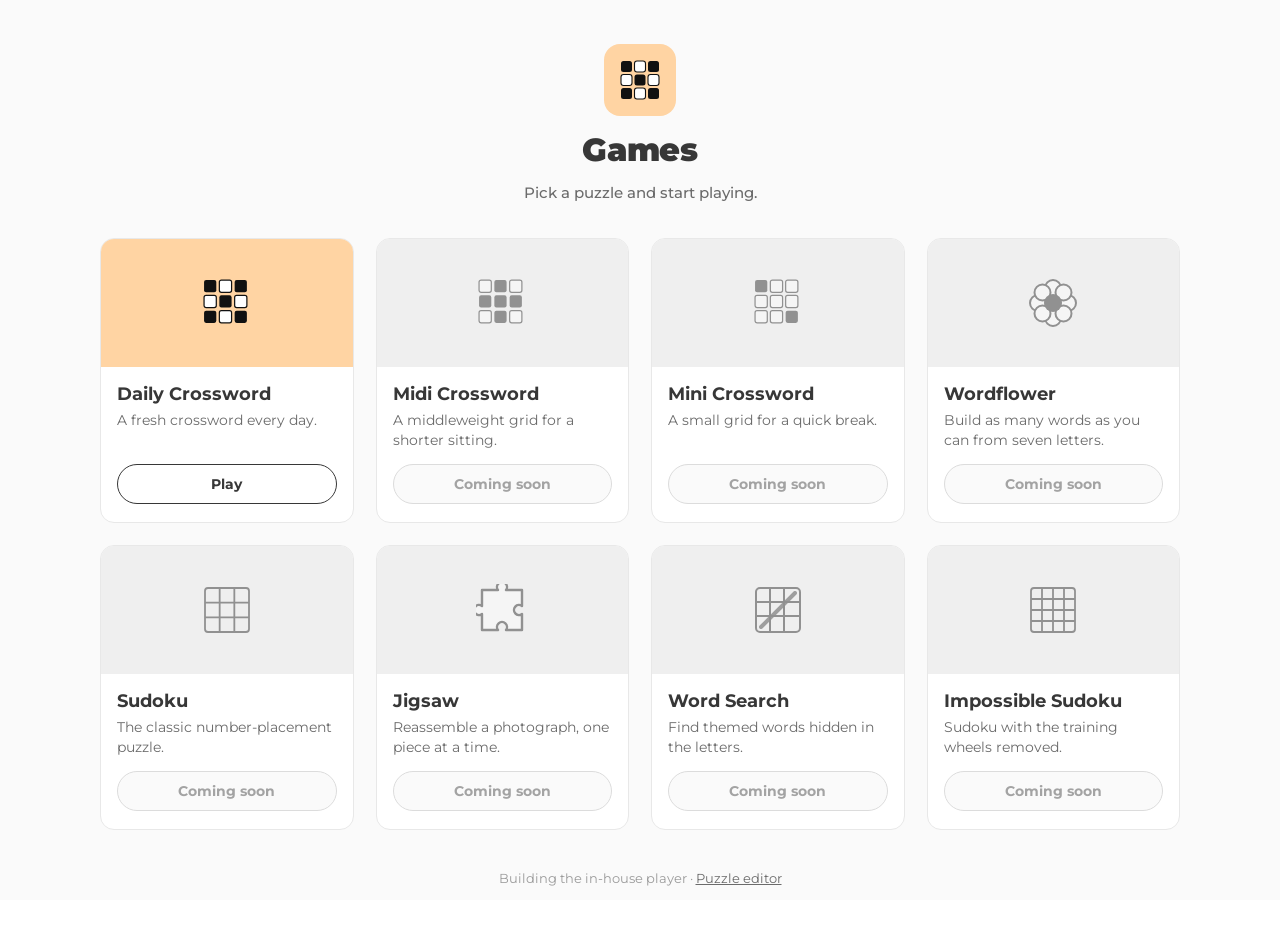
==== index.html @ 4473f6e3 "init" ====
<!DOCTYPE html>
<html lang="en">
<head>
<meta charset="utf-8"/>
<meta name="viewport" content="width=device-width, initial-scale=1"/>
<title>Games</title>
<link rel="preconnect" href="https://fonts.googleapis.com">
<link rel="preconnect" href="https://fonts.gstatic.com" crossorigin>
<link href="https://fonts.googleapis.com/css2?family=Montserrat:wght@400;500;600;700;900&display=swap" rel="stylesheet">
<link rel="stylesheet" href="core.css">
<script src="games.js"></script>
<style>
  /* Game picker. A real page, not an embed — the iframe wrapper is play.html,
     which is what stands in for the host site around an actual game. */
  body{background:#fafafa}
  #app{max-width:1120px;height:auto;min-height:100%;background:transparent;overflow:visible;
       padding:0 20px 56px}

  .masthead{display:flex;flex-direction:column;align-items:center;gap:14px;padding:44px 0 36px;text-align:center}
  .logo{width:72px;height:72px;border-radius:16px;background:var(--band);display:flex;
        align-items:center;justify-content:center;flex:none}
  .masthead h1{margin:0;font-size:32px;font-weight:900;color:var(--ink);letter-spacing:-.01em}
  .masthead p{margin:0;font-size:15px;font-weight:500;color:#6b6b6b}

  .games{display:grid;grid-template-columns:repeat(auto-fill,minmax(238px,1fr));gap:22px}

  .card{display:flex;flex-direction:column;background:#fff;border:1px solid #e8e8e8;border-radius:14px;
        overflow:hidden;transition:transform .16s ease, box-shadow .16s ease}
  .card.live:hover{transform:translateY(-3px);box-shadow:0 10px 24px rgba(0,0,0,.09)}
  .thumb{height:128px;display:flex;align-items:center;justify-content:center;background:var(--band);position:relative;color:#111}
  .thumb svg{width:52px;height:52px;display:block}
  .card.soon .thumb{background:#efefef}
  .card.soon .thumb svg{opacity:.42}
  .tag{position:absolute;top:10px;left:10px;background:#fff;border-radius:20px;padding:3px 10px;
       font-size:11px;font-weight:700;color:var(--ink);box-shadow:0 1px 3px rgba(0,0,0,.12)}
  .body{display:flex;flex-direction:column;gap:6px;padding:16px 16px 18px;flex:1}
  .body h2{margin:0;font-size:18px;font-weight:700;color:var(--ink)}
  .body p{margin:0 0 8px;font-size:13.5px;font-weight:400;color:#6b6b6b;line-height:1.45;flex:1}
  .go{display:flex;align-items:center;justify-content:center;height:40px;border-radius:22px;
      font-size:14px;font-weight:700;text-decoration:none;border:1.5px solid var(--ink);
      color:var(--ink);background:#fff;transition:background .15s}
  .go:hover{background:var(--band)}
  .go.off{border-color:#dcdcdc;color:#a3a3a3;background:#fafafa;cursor:default}

  footer{margin-top:40px;text-align:center;font-size:13px;color:#9a9a9a}
  footer a{color:#6b6b6b}

  @media(max-width:640px){
    #app{padding:0 14px 40px}
    .games{grid-template-columns:repeat(auto-fill,minmax(150px,1fr));gap:14px}
    .masthead{padding:32px 0 26px}
    .masthead h1{font-size:26px}
    .thumb{height:96px}
    .body{padding:13px 13px 15px}
    .body h2{font-size:15.5px}
    .body p{font-size:12.5px}
  }
</style>
</head>
<body>
<div id="app">
  <header class="masthead">
    <div class="logo">
      <svg width="40" height="40" viewBox="0 0 40 40" aria-hidden="true">
        <g fill="#111">
          <rect x="1"  y="1"  width="11" height="11" rx="2.5"/>
          <rect x="14.5" y="14.5" width="11" height="11" rx="2.5"/>
          <rect x="28" y="1"  width="11" height="11" rx="2.5"/>
          <rect x="1"  y="28" width="11" height="11" rx="2.5"/>
          <rect x="28" y="28" width="11" height="11" rx="2.5"/>
        </g>
        <g fill="#fff" stroke="#111" stroke-width="1.1">
          <rect x="14.5" y="1"  width="11" height="11" rx="2.5"/>
          <rect x="1"  y="14.5" width="11" height="11" rx="2.5"/>
          <rect x="28" y="14.5" width="11" height="11" rx="2.5"/>
          <rect x="14.5" y="28" width="11" height="11" rx="2.5"/>
        </g>
      </svg>
    </div>
    <h1>Games</h1>
    <p>Pick a puzzle and start playing.</p>
  </header>

  <main class="games" id="games"></main>

  <footer>
    Building the in-house player &middot; <a href="play.html?game=editor">Puzzle editor</a>
  </footer>
</div>

<script>
/* Cards are generated from games.js — the roster lives in one place, so adding
   a game never means editing this file. */
const host = document.getElementById('games');
Object.entries(window.GAMES).forEach(([gid, g]) => {
  if (g.hidden) return;
  const card = document.createElement('article');
  card.className = 'card ' + (g.live ? 'live' : 'soon');

  const thumb = document.createElement('div');
  thumb.className = 'thumb';
  thumb.innerHTML = g.art + (g.tag ? '<span class="tag">' + g.tag + '</span>' : '');

  const body = document.createElement('div');
  body.className = 'body';
  const h = document.createElement('h2'); h.textContent = g.label;
  const blurb = document.createElement('p'); blurb.textContent = g.blurb || '';
  body.appendChild(h); body.appendChild(blurb);

  if (g.live) {
    const a = document.createElement('a');
    a.className = 'go';
    a.href = 'play.html?game=' + encodeURIComponent(gid);
    a.textContent = 'Play';
    a.setAttribute('aria-label', 'Play ' + g.label);
    body.appendChild(a);
  } else {
    const s = document.createElement('span');
    s.className = 'go off'; s.textContent = 'Coming soon';
    s.setAttribute('aria-disabled', 'true');
    body.appendChild(s);
  }
  card.appendChild(thumb); card.appendChild(body);
  host.appendChild(card);
});
</script>
</body>
</html>
---- core.css ----
/* ============================================================================
   core.css — shared chrome for every game in the platform.
   Owns: design tokens, app shell, toolbar, menus, modal shell, buttons,
   settings controls, on-screen keyboard, toast, accessibility utilities.
   A game stylesheet should only contain its own board/engine styles.
   Figma node ids are quoted against the rules they implement.
   ========================================================================= */

:root{
  --ink:#373737; --ink2:#383838; --ink3:#1a1a1a;
  --band:#ffd4a3; --word:#fcdacd; --active:#ffa784;
  --line:#c1c1c1; --grid:#141414; --block:#000000; --wrong:#e0483f;
  --done:#b3b3b3;
  --scrim:rgba(0,0,0,.45);
  --panel:#f3f3f3;
  --panel-line:#a4a4a4;
  --ink-soft:#454a5f;
  --panel-radius:10px;
  --menu-radius:6px;
  --sw-on:#2563eb;            /* Primary/Blue/600 */
  --sw-off:#d2d5da;           /* Primary/Gray/300 */
  --note-bg:#e4f2fe;
  --focus:#2563eb;
  --ok:#00a15c; --ok-bg:#c9f0dc; --ok-ink:#0a6b41;   /* completed */
  --btn-shadow:0 2.549px 0 rgba(0,0,0,.25);
  --app-max:880px;
  --font:'Montserrat',-apple-system,BlinkMacSystemFont,'Segoe UI',Roboto,Arial,sans-serif;
  --font-key:'Inter',var(--font);
}

*{box-sizing:border-box}
html,body{margin:0;padding:0;height:100%;background:#fff;font-family:var(--font);color:var(--ink)}

/* Figma card is 644 wide; we keep its proportions and scale up to --app-max */
#app{position:relative;width:100%;max-width:var(--app-max);margin:0 auto;height:100%;
     background:#fff;overflow:hidden;display:flex;flex-direction:column}

/* ---------- toolbar (177:6683 / 223:23516) ---------- */
.topbar{display:flex;align-items:center;justify-content:space-between;padding:14px 18px 12px;flex:none}
.tb-side{display:flex;align-items:center;gap:13px}
.tb-side.right{gap:16px}
.pill{height:30px;display:flex;align-items:center;gap:8px;padding:0 11px;background:#fff;border:none;
      border-radius:4px;box-shadow:var(--btn-shadow);font-family:var(--font);font-weight:700;
      font-size:14px;color:var(--ink2);cursor:pointer;white-space:nowrap}
.circle{width:30px;height:30px;border-radius:50%;background:#fff;border:none;box-shadow:var(--btn-shadow);
        display:flex;align-items:center;justify-content:center;cursor:pointer;color:var(--ink2);padding:0}
.pill:active,.circle:active{transform:translateY(1px);box-shadow:0 1px 0 rgba(0,0,0,.25)}
.pill svg,.circle svg{display:block}
.caret{margin-left:2px}
.assistwrap,.menuwrap{position:relative}
#timerPill.collapsed{gap:0;padding:0 7px}
#timerPill.collapsed #timer{display:none}

/* ---------- active clue bar (223:37557) ---------- */
.cluebar{background:var(--band);padding:15px 20px;font-size:14px;color:var(--ink3);
         min-height:52px;display:flex;align-items:center;line-height:1.2;flex:none}
.cluebar .cnum,.cluebar .cdir{font-weight:700}
.cluebar .cdir{margin-left:5px}
.cluebar .csep{margin:0 8px;font-weight:700}
.cluebar .ctxt{font-weight:500}
.cluebar .cbtext{flex:1 0 0;min-width:0;overflow:hidden;text-overflow:ellipsis;white-space:nowrap}
/* clue stepper — flanks the bar so entries can be walked in order */
.clueNav{display:none;width:28px;height:28px;flex:none;padding:0;background:none;border:none;
         color:var(--ink3);cursor:pointer;align-items:center;justify-content:center;border-radius:50%}
.clueNav:active{background:rgba(0,0,0,.08)}
.clueNav#cluePrev svg{transform:scaleX(-1)}

/* ---------- dropdown panels (177:6994 assist / 177:7287 menu) ---------- */
.menu,.mmenu{position:absolute;top:calc(100% + 4px);right:0;width:169px;background:var(--panel);
             border:1px solid var(--panel-line);border-radius:var(--menu-radius);
             padding:10px 20px;display:none;flex-direction:column;gap:5px}
.menu{z-index:40}
.mmenu{z-index:50}
.menu.open,.mmenu.open{display:flex}
.menu button,.mmenu > button{display:flex;align-items:center;width:100%;height:30px;text-align:left;
  background:none;border:none;border-bottom:1px solid var(--panel-line);padding:5px 10px 5px 0;
  font-family:var(--font);font-size:16px;font-weight:600;color:var(--ink);cursor:pointer;white-space:nowrap}
.mmenu > button{justify-content:space-between}
.menu button:last-child,.mmenu > button:last-child{border-bottom:none}
.mmenu > button.hasChev{padding-right:5px}
.mmenu .chev{color:var(--ink);display:flex;align-items:center}

/* share submenu (177:7595) — sibling of .mmenu so hiding the menu cannot hide it */
.sharemenu{position:absolute;top:179px;left:calc(100% - 1px);width:101px;background:var(--panel);
           border:1px solid var(--panel-line);border-radius:var(--menu-radius);padding:10px 20px;
           display:none;flex-direction:column;gap:5px;z-index:51}
.sharemenu.open{display:flex}
.sharemenu button{width:61px;padding:5px 0;background:none;border:none;
                  border-bottom:1px solid var(--panel-line);display:flex;align-items:center;
                  justify-content:center;color:var(--ink);cursor:pointer}
.sharemenu button:last-child{border-bottom:none}

/* menu scrim — clue bar down only, so the toolbar stays live (177:7286) */
.menuscrim{position:absolute;left:0;right:0;bottom:0;background:var(--scrim);display:none;z-index:45}
.menuscrim.open{display:block}

/* ---------- modal shell (177:7886 / 8183 / 8475 / 8768) ---------- */
.overlay{position:absolute;inset:0;background:var(--scrim);display:none;align-items:center;
         justify-content:center;z-index:60;padding:20px}
.overlay.open{display:flex}
.modal{background:var(--panel);border-radius:var(--panel-radius);width:min(564px,100%);max-height:100%;
       overflow:auto;padding:24px 20px;display:flex;flex-direction:column;align-items:center;gap:22px}
.mhead{position:relative;width:100%;display:flex;align-items:flex-start;justify-content:center}
.modal h2{margin:0;font-weight:900;font-size:18px;color:var(--ink);text-align:center;line-height:normal}
.mclose{position:absolute;right:0;top:0;width:24px;height:24px;padding:0;background:none;border:none;
        color:var(--ink);cursor:pointer;display:flex;align-items:center;justify-content:center}
.mbody{width:100%;display:flex;flex-direction:column;gap:10px;font-size:14px;font-weight:400;
       color:var(--ink);line-height:normal}
.mbody p{margin:0}
.mbody b,.mbody strong{font-weight:700}
.mbody .soft{color:var(--ink-soft)}
.mbody ul{margin:0;padding-left:21px}
.mbody hr{width:100%;height:0;margin:0;border:none;border-top:1px solid var(--panel-line)}
.mbody.center{text-align:center}
.mbtns{display:flex;gap:4px;justify-content:center;width:100%}
.btn{height:35px;padding:5px 30px;border-radius:4px;border:none;font-family:var(--font);font-weight:700;
     font-size:12px;color:var(--ink);display:flex;align-items:center;justify-content:center;
     cursor:pointer;white-space:nowrap}
.btn.sec{background:#fff;border:1px solid var(--panel-line)}
.btn.pri{background:var(--band);width:95px;padding:5px 0}
.btn.pri.wide{width:auto;padding:5px 30px}

/* ---------- settings controls (213:15044) ---------- */
.sgroup{display:flex;flex-direction:column;gap:10px;width:100%}
.srow{display:flex;align-items:center;justify-content:space-between;width:100%;gap:12px}
.srow .lab{width:298px;font-size:14px;color:var(--ink);line-height:normal}
.srow .lab b{display:block;font-weight:700}
.srow .lab span{display:block;font-weight:400}
.sw{position:relative;width:36px;height:20px;flex:none}
.sw input{position:absolute;opacity:0;width:0;height:0}
.sw i{display:block;position:absolute;inset:0;background:var(--sw-off);border-radius:100px;
      transition:.2s;cursor:pointer}
.sw i:before{content:"";position:absolute;width:16px;height:16px;left:2px;top:2px;background:#fff;
             border-radius:100px;box-shadow:0 2px 4px rgba(39,39,39,.1);transition:.2s}
.sw input:checked + i{background:var(--sw-on)}
.sw input:checked + i:before{transform:translateX(16px)}
.optg{display:flex;flex-direction:column;gap:9px;width:329px}
.optg > b{font-weight:700;font-size:14px;color:var(--ink)}
.optg label{display:flex;gap:9px;align-items:flex-start;font-size:14px;font-weight:400;
            color:var(--ink);cursor:pointer}
.cbx{appearance:none;-webkit-appearance:none;width:20px;height:20px;flex:none;margin:0;border-radius:4px;
     border:1.5px solid var(--panel-line);background:#fff;position:relative;cursor:pointer}
.cbx:checked{background:var(--sw-on);border-color:var(--sw-on)}
.cbx:checked:after{content:"";position:absolute;left:6.5px;top:2.5px;width:5px;height:10px;
                   border:solid #fff;border-width:0 2px 2px 0;transform:rotate(45deg)}
.rdo{appearance:none;-webkit-appearance:none;width:15px;height:15px;flex:none;margin:1px 0 0;
     border-radius:50%;border:1.5px solid var(--ink);background:#fff;position:relative;cursor:pointer}
.rdo:checked:after{content:"";position:absolute;inset:2.5px;border-radius:50%;background:var(--ink)}
.rdo.sm{width:12px;height:12px;margin:0}
.rdo.sm:checked:after{inset:2px}

/* ---------- print dialog (213:14706) ---------- */
.printopts{display:flex;gap:13px;align-items:center;flex-wrap:wrap}
.printopts label{display:flex;gap:8px;align-items:center;font-size:14px;font-weight:400;
                 cursor:pointer;white-space:nowrap}
.fontstep{display:flex;align-items:center;width:100%}
.fontstep button{width:51px;height:51px;flex:none;border:1px solid #b7b7b7;background:#fff;
                 color:var(--ink);display:flex;align-items:center;justify-content:center;cursor:pointer}
.fontstep button:first-child{border-radius:10px 0 0 10px}
.fontstep button:last-child{border-radius:0 10px 10px 0}
.fontstep .prev{flex:1;height:51px;border:1px solid #b7b7b7;border-left:none;border-right:none;
                display:flex;align-items:center;justify-content:center;font-size:14px;font-weight:400;
                color:var(--ink);overflow:hidden;white-space:nowrap}
.inkrow{display:flex;gap:33px;align-items:center}
.mini3{width:72px;height:72px;flex:none;display:grid;grid-template-columns:repeat(3,24px);
       grid-template-rows:repeat(3,24px)}
.mini3 span{border:1px solid #18181b}
.mini3 span.k{background:#18181b}
.inkslider{width:220px;height:24px;accent-color:var(--ink)}
.notebox{display:flex;gap:20px;align-items:center;background:var(--note-bg);border-radius:10px;
         padding:10px 20px;width:100%;font-size:14px;line-height:normal}
.notebox svg{flex:none;color:var(--ink)}

/* ---------- win screen (221:15569) ---------- */
.congrats{display:flex;flex-direction:column;gap:5px;align-items:center;width:100%}
.stats{display:flex;gap:20px;align-items:center;justify-content:center;width:100%}
.stat{width:79px;display:flex;flex-direction:column;align-items:center;text-align:center;
      color:var(--ink);line-height:normal}
.stat span{font-size:14px;font-weight:400}
.stat b{font-size:28px;font-weight:700}
.statdiv{width:1px;height:52px;background:var(--panel-line);flex:none}

/* ---------- on-screen keyboard (223:23785) ---------- */
#keyboard{display:none}
.kbrow{display:flex;gap:6px;width:100%;justify-content:center}
.kbrow.r2{padding:0 16px}
.kbkey{flex:1 1 0;max-width:32px;height:42px;background:#fff;border:none;border-radius:5px;
       box-shadow:0 1px 0 rgba(0,0,0,.15);font-family:var(--font-key);font-size:18px;font-weight:500;
       color:#000;display:flex;align-items:center;justify-content:center;cursor:pointer;padding:0;
       -webkit-tap-highlight-color:transparent}
.kbkey.sp{max-width:48px;background:#a3aab2;font-size:14px;font-weight:600}
.kbkey:active{filter:brightness(.92)}

/* ---------- feedback ---------- */
.toast{position:absolute;left:50%;bottom:26px;transform:translateX(-50%) translateY(20px);
       background:#222;color:#fff;padding:10px 18px;border-radius:8px;font-size:14px;font-weight:500;
       opacity:0;pointer-events:none;transition:.25s;z-index:80}
.toast.show{opacity:1;transform:translateX(-50%) translateY(0)}

/* ---------- accessibility ---------- */
.sr-only{position:absolute;width:1px;height:1px;padding:0;margin:-1px;overflow:hidden;
         clip:rect(0 0 0 0);white-space:nowrap;border:0}
.mobonly{display:none}
.deskonly{display:flex}
:focus-visible{outline:2px solid var(--focus);outline-offset:2px}
.cell:focus{outline:none}
.cell:focus-visible{outline:2px solid var(--focus);outline-offset:-2px;z-index:3}
@media(prefers-reduced-motion:reduce){
  *,*::before,*::after{animation-duration:.01ms !important;transition-duration:.01ms !important}
}

/* ============================ MOBILE ====================================== */
@media(max-width:720px){
  #app{margin:0;border-radius:0;max-width:none;height:100%;overflow:hidden}
  .topbar{height:56px;padding:13px 16px}
  .cluebar{min-height:41px;padding:12px 16px;align-items:flex-start}
  .cluebar .ctxt{overflow:hidden;text-overflow:ellipsis;white-space:nowrap}
  .cluebar{align-items:center;gap:8px}
  .clueNav{display:flex}
  .mobonly{display:flex}
  /* display:contents so dropdowns anchor to #app, and so hiding the Assist pill
     cannot hide the menu that lives inside its wrapper */
  .assistwrap,.menuwrap{display:contents}
  #assistBtn{display:none}
  /* dropdowns are full-width panels under the toolbar (223:19983 / 223:22476) */
  .menu,.mmenu,.sharemenu{top:56px;left:0;right:0;width:auto;margin:0;border-radius:0;
    border-left:none;border-right:none;padding:10px 20px;gap:10px}
  .menu button,.mmenu > button{height:30px;font-size:16px}
  .sharemenu{z-index:52}
  .sharemenu button{width:100%;height:34px;padding:5px 0}
  .mmenu.sharing{display:none}
  #keyboard{background:#d1d5db;width:100%;flex:none;display:flex;flex-direction:column;
            gap:8px;padding:10px 6px 20px}
  .overlay{padding:16px}
  .modal{width:100%;max-height:calc(100% - 32px)}
  .srow .lab{width:auto;flex:1}
  .optg{width:100%}
  .printopts{flex-direction:column;align-items:flex-start;gap:9px}
  .inkrow{gap:16px}
  .inkslider{width:auto;flex:1}
}
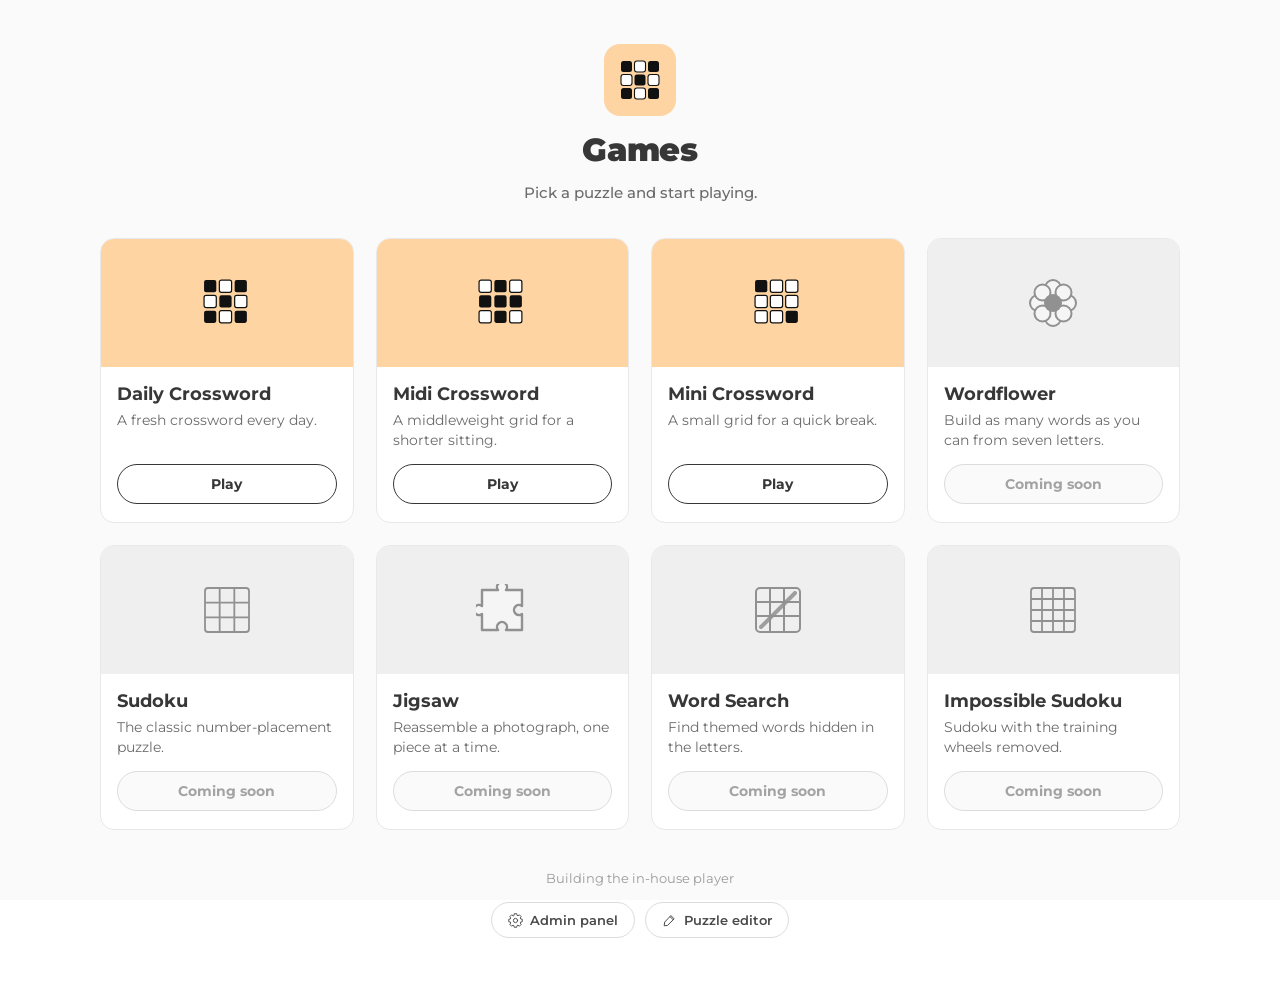
==== commit a599db53: "mini/midi + admin panel" ====
--- a/index.html
+++ b/index.html
@@ -45,6 +45,16 @@
   footer{margin-top:40px;text-align:center;font-size:13px;color:#9a9a9a}
   footer a{color:#6b6b6b}
 
+  /* Internal tools are not games, so they get a quiet pill in the footer
+     rather than a card — the grid above stays the thing a reader recognises
+     as the product. Delete .tools to remove them from a public build. */
+  .tools{display:flex;justify-content:center;gap:10px;margin-top:16px;flex-wrap:wrap}
+  .tool{display:inline-flex;align-items:center;gap:7px;height:36px;padding:0 16px;border-radius:19px;
+        border:1px solid #dcdcdc;background:#fff;color:#4a4a4a;font-size:13px;font-weight:600;
+        text-decoration:none;transition:border-color .15s,color .15s,background .15s}
+  .tool:hover{border-color:var(--ink);color:var(--ink);background:var(--band)}
+  .tool svg{width:15px;height:15px;flex:none}
+
   @media(max-width:640px){
     #app{padding:0 14px 40px}
     .games{grid-template-columns:repeat(auto-fill,minmax(150px,1fr));gap:14px}
@@ -84,7 +94,13 @@
   <main class="games" id="games"></main>
 
   <footer>
-    Building the in-house player &middot; <a href="play.html?game=editor">Puzzle editor</a>
+    Building the in-house player
+    <div class="tools">
+      <a class="tool" href="admin.html">
+        <svg aria-hidden="true"><use href="icons.svg#i-settings"/></svg>Admin panel</a>
+      <a class="tool" href="play.html?game=editor">
+        <svg aria-hidden="true"><use href="icons.svg#i-pencil"/></svg>Puzzle editor</a>
+    </div>
   </footer>
 </div>
 
--- a/core.css
+++ b/core.css
@@ -214,8 +214,15 @@
   #app{margin:0;border-radius:0;max-width:none;height:100%;overflow:hidden}
   .topbar{height:56px;padding:13px 16px}
   .cluebar{min-height:41px;padding:12px 16px;align-items:flex-start}
-  .cluebar .ctxt{overflow:hidden;text-overflow:ellipsis;white-space:nowrap}
+  /* The clue is the puzzle — it must never be truncated. It wraps instead, and
+     the grid gives up the height (the dock is measured, see sizeCells).
+     The "18 ACROSS •" prefix is dropped: the number is already on the grid, and
+     on a phone it was consuming the width that caused the cut-off. Screen
+     readers still get the full "18 Across: …" from the live region. */
   .cluebar{align-items:center;gap:8px}
+  .cluebar .cbtext{white-space:normal;overflow:visible;text-overflow:clip}
+  .cluebar .cnum,.cluebar .cdir,.cluebar .csep{display:none}
+  .cluebar .ctxt{font-weight:700;white-space:normal;overflow:visible;line-height:1.3}
   .clueNav{display:flex}
   .mobonly{display:flex}
   /* display:contents so dropdowns anchor to #app, and so hiding the Assist pill
@@ -231,6 +238,7 @@
   .mmenu.sharing{display:none}
   #keyboard{background:#d1d5db;width:100%;flex:none;display:flex;flex-direction:column;
             gap:8px;padding:10px 6px 20px}
+  .kbrow{flex:none}
   .overlay{padding:16px}
   .modal{width:100%;max-height:calc(100% - 32px)}
   .srow .lab{width:auto;flex:1}
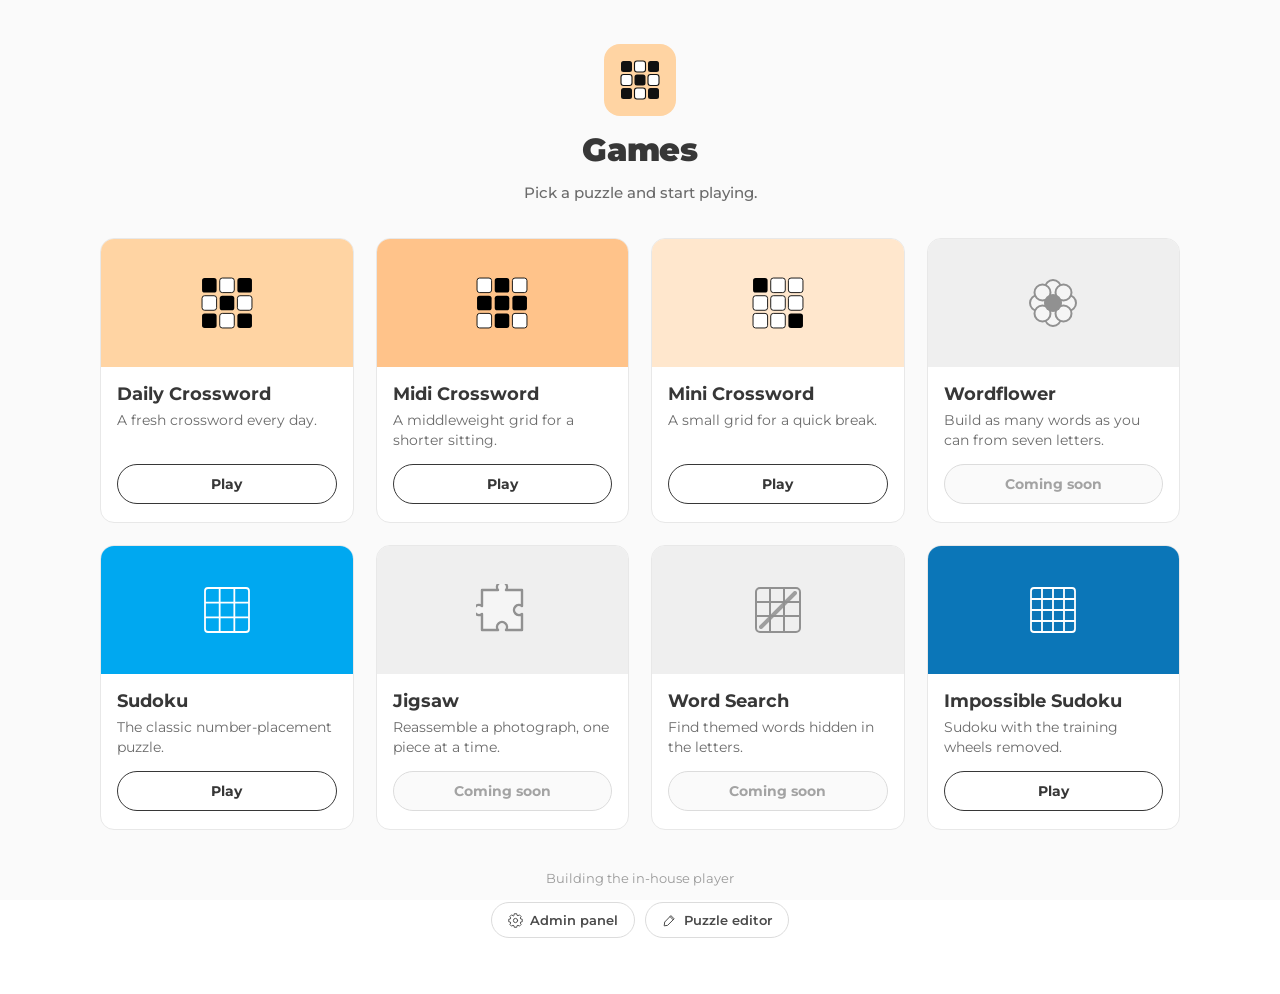
==== commit a8044748: "sudoku start" ====
--- a/index.html
+++ b/index.html
@@ -115,6 +115,13 @@
 
   const thumb = document.createElement('div');
   thumb.className = 'thumb';
+  /* a game may bring its own card colour; the roster stays the source of
+     truth, so this file never learns any individual game's name */
+  /* `tintInk` only matters for artwork drawn in currentColor (the sudoku
+     marks). The crossword marks carry their own black and white so they stay
+     legible on any card colour. */
+  if (g.tint && g.live) { thumb.style.background = g.tint;
+                          if (g.tintInk) thumb.style.color = g.tintInk; }
   thumb.innerHTML = g.art + (g.tag ? '<span class="tag">' + g.tag + '</span>' : '');
 
   const body = document.createElement('div');
--- a/core.css
+++ b/core.css
@@ -24,19 +24,36 @@
   --ok:#00a15c; --ok-bg:#c9f0dc; --ok-ink:#0a6b41;   /* completed */
   --btn-shadow:0 2.549px 0 rgba(0,0,0,.25);
   --app-max:880px;
+  --sudoku-blue:#00a8f0;      /* Sudoku's card + difficulty screen (378:42284) */
   --font:'Montserrat',-apple-system,BlinkMacSystemFont,'Segoe UI',Roboto,Arial,sans-serif;
   --font-key:'Inter',var(--font);
 }
 
 *{box-sizing:border-box}
-html,body{margin:0;padding:0;height:100%;background:#fff;font-family:var(--font);color:var(--ink)}
+/* The toolbar sits on its own faint band, edge to edge. It cannot simply be a
+   background on .topbar: that element lives inside #app, which is narrower than
+   the frame and clips with overflow:hidden, so the band would stop short of
+   both sides. Painting it on the page and on #app with the same top-anchored
+   gradient makes it span the full width — --bar-h is measured in core.js, and
+   the fallback covers the moment before that runs. */
+html,body{margin:0;padding:0;height:100%;font-family:var(--font);color:var(--ink);
+  background:linear-gradient(180deg,var(--bar-bg,#f3f3f3) 0,var(--bar-bg,#f3f3f3) var(--bar-h,60px),#fff var(--bar-h,60px)) no-repeat}
 
 /* Figma card is 644 wide; we keep its proportions and scale up to --app-max */
 #app{position:relative;width:100%;max-width:var(--app-max);margin:0 auto;height:100%;
-     background:#fff;overflow:hidden;display:flex;flex-direction:column}
-
-/* ---------- toolbar (177:6683 / 223:23516) ---------- */
-.topbar{display:flex;align-items:center;justify-content:space-between;padding:14px 18px 12px;flex:none}
+     background:linear-gradient(180deg,var(--bar-bg,#f3f3f3) 0,var(--bar-bg,#f3f3f3) var(--bar-h,60px),#fff var(--bar-h,60px)) no-repeat;
+     overflow:hidden;display:flex;flex-direction:column}
+
+/* A paused timer has to look paused, or a reader who clicked it once assumes
+   the clock is still running. */
+.pill.paused{opacity:.55}
+.pill.paused #timer{text-decoration:line-through}
+
+/* ---------- toolbar (177:6683 / 223:23516) ----------
+   The bar sits on its own faint band rather than on the page white, which is
+   how the Sudoku frames draw it and now the norm for every game. */
+.topbar{display:flex;align-items:center;justify-content:space-between;padding:14px 18px 12px;flex:none;
+        background:transparent}
 .tb-side{display:flex;align-items:center;gap:13px}
 .tb-side.right{gap:16px}
 .pill{height:30px;display:flex;align-items:center;gap:8px;padding:0 11px;background:#fff;border:none;
